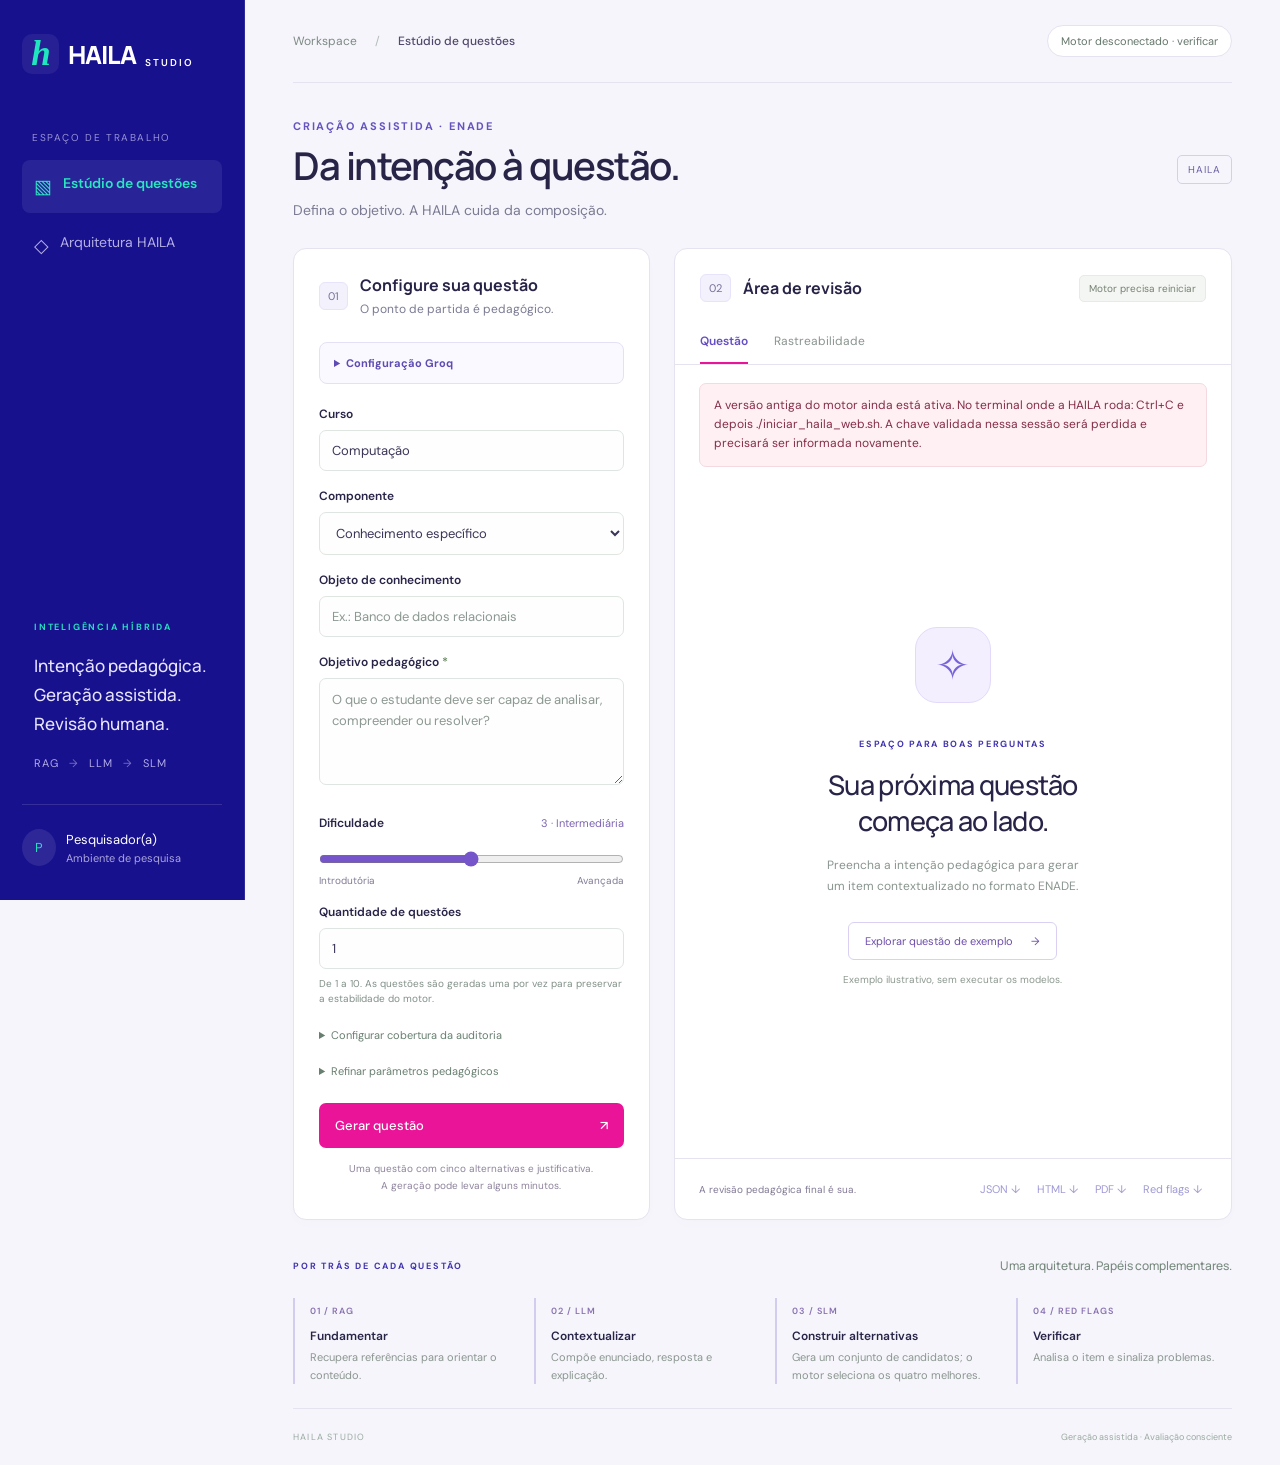
==== frontend/public/studio.html @ e9f644c8 "feat: publish full HAILA hybrid architecture" ====
<!doctype html>
<html lang="pt-BR">
<head><meta charset="utf-8"><meta name="viewport" content="width=device-width, initial-scale=1"><title>HAILA · Estúdio de questões</title><meta name="description" content="Criação e revisão de questões ENADE com HAILA."><link rel="icon" href="favicon.svg" type="image/svg+xml"><link rel="stylesheet" href="style.css?v=20260921-1"><link rel="stylesheet" href="studio-theme.css?v=20260921-1"><link rel="stylesheet" href="states.css?v=20260921-1"><script type="module" src="app/studio.js?v=20260924-17"></script></head>
<body>
<aside class="sidebar"><a class="brand" href="/" aria-label="HAILA início"><span class="brand-mark">h</span> HAILA<span class="brand-small">STUDIO</span></a><div class="workspace-label">ESPAÇO DE TRABALHO</div><nav><a href="#studio" class="nav-item active"><span>▧</span> Estúdio de questões</a><a href="#architecture" class="nav-item"><span>◇</span> Arquitetura HAILA</a></nav><div class="sidebar-note"><span class="eyebrow">INTELIGÊNCIA HÍBRIDA</span><p>Intenção pedagógica.<br>Geração assistida.<br>Revisão humana.</p><div class="mini-flow">RAG <span>→</span> LLM <span>→</span> SLM</div></div><div class="profile"><span class="avatar">P</span><div>Pesquisador(a)<small>Ambiente de pesquisa</small></div></div></aside>
<main id="studio"><header class="topbar"><div>Workspace <span>/</span> <strong>Estúdio de questões</strong></div><button id="connection" class="connection" type="button">Verificando conexão…</button></header>
<section class="intro"><div><div class="eyebrow">CRIAÇÃO ASSISTIDA · ENADE</div><h1>Da intenção à questão.</h1><p>Defina o objetivo. A HAILA cuida da composição.</p></div><span class="outline-tag">HAILA</span></section>
<div class="workspace"><section class="panel configuration"><div class="panel-heading"><span class="section-number">01</span><div><h2>Configure sua questão</h2><p>O ponto de partida é pedagógico.</p></div></div>
<form id="question-form"><details class="groq-settings"><summary>Configuração Groq</summary><p id="groq-status" class="setting-status">Verificando configuração…</p><label for="groq-key">Chave da API Groq</label><input id="groq-key" type="password" autocomplete="off" spellcheck="false" placeholder="gsk_…"><label for="groq-model">Modelo para geração do núcleo</label><select id="groq-model"><option value="openai/gpt-oss-120b">GPT-OSS 120B · recomendado</option><option value="qwen/qwen3.8-27b">Qwen 3.8 27B · experimental</option><option value="openai/gpt-oss-20b">GPT-OSS 20B · mais rápido</option></select><button id="save-groq" type="button" class="secondary">Usar nesta sessão</button><small>A chave não é salva no navegador nem devolvida pela API.</small></details><label for="course">Curso</label><input id="course" name="curso" value="Computação" required maxlength="160"><label for="component">Componente</label><select id="component" name="componente"><option value="ESPECIFICO">Conhecimento específico</option><option value="FORMACAO_GERAL">Formação geral</option></select><label for="subject">Objeto de conhecimento</label><input id="subject" name="objeto_conhecimento" placeholder="Ex.: Banco de dados relacionais" maxlength="300"><label for="objective">Objetivo pedagógico <span class="required">*</span></label><textarea id="objective" name="objetivo_pedagogico" rows="4" placeholder="O que o estudante deve ser capaz de analisar, compreender ou resolver?" required minlength="15" maxlength="5000"></textarea><div class="label-row"><label for="difficulty">Dificuldade</label><output id="difficulty-value" for="difficulty">3 · Intermediária</output></div><input type="range" id="difficulty" name="dificuldade" min="1" max="5" value="3"><div class="range-labels"><span>Introdutória</span><span>Avançada</span></div><label for="quantity">Quantidade de questões</label><input id="quantity" name="quantidade" type="number" min="1" max="10" value="1" required><small class="field-note">De 1 a 10. As questões são geradas uma por vez para preservar a estabilidade do motor.</small><details class="audit-settings"><summary>Configurar cobertura da auditoria</summary><p class="field-note">0% desativa, 50% distribui metade do lote e 100% inclui todas as questões.</p><label for="audit-owner">Professor responsável</label><select id="audit-owner"><option value="100">100%</option><option value="50">50%</option><option value="0">0%</option></select><label for="audit-guest">Professor convidado</label><select id="audit-guest"><option value="0">0%</option><option value="50">50%</option><option value="100">100%</option></select></details>
<details><summary>Refinar parâmetros pedagógicos</summary><label for="competence">Competência</label><input id="competence" name="competencia" maxlength="1000"><label for="skill">Habilidade</label><input id="skill" name="habilidade" maxlength="1000"><label for="constraints">Restrições <small>Uma por linha</small></label><textarea id="constraints" name="restricoes" rows="2" maxlength="2000"></textarea></details>
<button class="primary" id="generate" type="submit">Gerar questão <span>↗</span></button><p class="form-note">Uma questão com cinco alternativas e justificativa.<br>A geração pode levar alguns minutos.</p></form></section>
<section class="panel result-panel"><div class="result-header"><div class="result-title"><span class="section-number">02</span><h2>Área de revisão</h2></div><span class="status-tag" id="result-status">Pronto para começar</span></div><div class="tabs" role="tablist" aria-label="Visualização do resultado"><button type="button" role="tab" aria-selected="true" aria-controls="question-view" id="question-tab">Questão</button><button type="button" role="tab" aria-selected="false" aria-controls="trace-view" id="trace-tab" tabindex="-1">Rastreabilidade</button></div><div id="notice" role="status" hidden></div><div id="batch-results" class="batch-results" aria-label="Questões do lote" hidden></div>
<div id="question-view" role="tabpanel" aria-labelledby="question-tab"><div id="empty" class="empty"><div class="empty-symbol">✧</div><span class="eyebrow">ESPAÇO PARA BOAS PERGUNTAS</span><h3>Sua próxima questão<br>começa ao lado.</h3><p>Preencha a intenção pedagógica para gerar<br>um item contextualizado no formato ENADE.</p><button type="button" id="example" class="secondary">Explorar questão de exemplo <span>→</span></button><small>Exemplo ilustrativo, sem executar os modelos.</small></div><article id="question" hidden></article><section id="review-panel" class="review-panel" hidden><div class="review-heading"><div><span class="eyebrow">AVALIAÇÃO</span><h3>Pareceres sobre a questão</h3></div><div id="audit-assignments" class="audit-assignments"></div></div><div class="review-form"><label for="review-role">Quem está avaliando?</label><select id="review-role"><option value="PROFESSOR_RESPONSAVEL">Professor responsável</option><option value="PROFESSOR_CONVIDADO">Professor convidado</option></select><label for="reviewer-name">Nome</label><input id="reviewer-name" maxlength="160" placeholder="Nome do avaliador"><label for="review-comments">Observação</label><textarea id="review-comments" rows="3" maxlength="5000" placeholder="Justifique brevemente o parecer."></textarea><div class="review-buttons"><button id="reject-question" type="button" class="review-reject">Não usaria</button><button id="approve-question" type="button" class="review-approve">Quero usar esta questão</button></div></div><div id="reviews" class="reviews"></div></section></div>
<div id="trace-view" role="tabpanel" aria-labelledby="trace-tab" hidden><div class="trace-intro"><h3>O percurso da questão</h3><p>As etapas abaixo refletem os eventos retornados pelo motor.</p></div><ol id="events"><li>Nenhuma geração iniciada.</li></ol><div id="flags"></div></div>
<footer class="result-footer"><span id="result-footnote">A revisão pedagógica final é sua.</span><div class="export-actions"><button id="export-json" type="button" class="text-button" disabled>JSON ↓</button><button id="export-html" type="button" class="text-button" disabled>HTML ↓</button><button id="export-pdf" type="button" class="text-button" disabled>PDF ↓</button><button id="export-flags" type="button" class="text-button" disabled>Red flags ↓</button></div></footer></section></div>
<section id="architecture" class="architecture"><div class="architecture-heading"><div class="eyebrow">POR TRÁS DE CADA QUESTÃO</div><h2>Uma arquitetura. Papéis complementares.</h2></div><div class="pipeline"><div><span>01 / RAG</span><h3>Fundamentar</h3><p>Recupera referências para orientar o conteúdo.</p></div><div><span>02 / LLM</span><h3>Contextualizar</h3><p>Compõe enunciado, resposta e explicação.</p></div><div><span>03 / SLM</span><h3>Construir alternativas</h3><p>Gera um conjunto de candidatos; o motor seleciona os quatro melhores.</p></div><div><span>04 / RED FLAGS</span><h3>Verificar</h3><p>Analisa o item e sinaliza problemas.</p></div></div></section><footer class="page-footer">HAILA STUDIO <span>Geração assistida · Avaliação consciente</span></footer></main>
</body></html>
---- frontend/public/style.css ----
@import url('https://fonts.googleapis.com/css2?family=DM+Sans:wght@400;500;600;700&family=Manrope:wght@400;500;600;700;800&display=swap');
.field-note{display:block;margin-top:7px;color:#829088;font-size:10px;line-height:1.5}.batch-results{display:flex;align-items:center;flex-wrap:wrap;gap:7px;margin:14px 24px 0;padding:10px 12px;border:1px solid #ebe7f5;border-radius:10px;background:#faf9fd}.batch-label{margin-right:auto;color:#77708d;font-size:10px;font-weight:600}.batch-item{display:grid;place-items:center;width:30px;height:30px;min-width:30px;border:1px solid #ddd7eb;background:#fff;color:#756d88;border-radius:50%;padding:0;font-size:10px;line-height:1}.batch-item.complete{border-color:#a7d6c6;background:#edf9f5;color:#276b56}.batch-item.failed{border-color:#ebd3c7;background:#fff8f4;color:#9a6249}.batch-item.active{border-color:#7055cb;box-shadow:0 0 0 2px #e5def9;color:#5940ae;font-weight:700}.export-actions{display:flex;flex-wrap:wrap;justify-content:flex-end;gap:7px}.export-actions .text-button{padding:5px}.review-panel{border-top:1px solid var(--line);margin:0 25px 25px;padding-top:22px}.review-heading{display:flex;justify-content:space-between;gap:14px;align-items:flex-start}.review-heading h3{font-size:16px;margin:5px 0 12px}.audit-assignments{display:flex;flex-wrap:wrap;justify-content:flex-end;gap:5px}.audit-badge{font-size:9px;padding:5px 7px;border-radius:12px;background:#edf5ef;color:#33644f}.review-form{background:#f8faf8;border:1px solid var(--line);border-radius:9px;padding:15px}.review-form label{margin-top:10px}.review-buttons{display:flex;justify-content:flex-end;gap:8px;margin-top:14px}.review-buttons button{border-radius:7px;padding:9px 12px;font-size:11px}.review-reject{border:1px solid #e2b8aa;background:#fff;color:#9c4e37}.review-approve{border:1px solid var(--green);background:var(--green);color:#fff}.reviews{margin-top:15px}.review-card{border-left:3px solid #b7c8bd;padding:8px 12px;margin:10px 0;font-size:11px;line-height:1.5}.review-card.approved{border-color:#5f9969}.review-card.rejected{border-color:#b86d54}.review-card strong{display:block}.review-card small{color:var(--muted)}
:root{font-family:'DM Sans',sans-serif;color:#263d35;background:#f5f7f6;font-synthesis:none;--green:#246452;--muted:#728079;--line:#e1e7e3}*{box-sizing:border-box}body{margin:0}button,input,select,textarea{font:inherit}button,a,input,select,textarea,summary{ -webkit-tap-highlight-color:transparent}button{cursor:pointer}button:disabled{cursor:not-allowed;opacity:.5}button:focus-visible,a:focus-visible,summary:focus-visible{outline:3px solid #729b38;outline-offset:4px}input:focus,select:focus,textarea:focus{outline:2px solid #88a997;outline-offset:1px}a{color:inherit;text-decoration:none}[hidden]{display:none!important}.sidebar{position:fixed;inset:0 auto 0 0;width:245px;background:#fff;border-right:1px solid var(--line);padding:34px 22px;display:flex;flex-direction:column}.brand{display:flex;align-items:center;gap:9px;font:800 25px Manrope,sans-serif;letter-spacing:-1px}.brand-mark{background:var(--green);color:#d6f386;width:37px;height:40px;text-align:center;border-radius:10px;font:italic 700 35px Georgia}.brand-small{font:600 10px 'DM Sans',sans-serif;letter-spacing:2px;align-self:flex-end;margin-bottom:5px}.workspace-label{font-size:10px;letter-spacing:1.6px;color:#83918a;margin:57px 10px 16px}.nav-item{font-size:14px;display:flex;gap:11px;padding:14px 12px;margin-bottom:6px;border-radius:8px;color:#64766c}.nav-item.active{background:#ecf4ef;color:#246452;font-weight:600}.nav-item span{font-size:19px}.sidebar-note{margin-top:auto;padding:26px 12px 34px}.eyebrow{font-size:11px;font-weight:700;letter-spacing:1.8px;color:var(--green)}.sidebar-note .eyebrow{font-size:9px}.sidebar-note p{font:500 17px/1.7 Manrope,sans-serif}.mini-flow{font-size:11px;letter-spacing:1px}.mini-flow span{color:#a1afa7;padding:0 6px}.profile{display:flex;gap:10px;align-items:center;border-top:1px solid var(--line);padding-top:24px;font-size:13px}.avatar{background:#ecefe9;padding:10px 13px;border-radius:50%;color:#53624b}.profile small{display:block;font-size:11px;color:var(--muted);margin-top:3px}main{margin-left:245px;padding:0 48px;max-width:1800px}.topbar{height:83px;display:flex;align-items:center;justify-content:space-between;border-bottom:1px solid var(--line);font-size:12px;color:#7d8982}.topbar strong{color:#445a4e;font-weight:500}.topbar span{margin:0 15px;color:#b2bcb6}.connection{background:white;border:1px solid var(--line);padding:8px 13px;border-radius:20px;color:#65776b;font-size:11px}.connection.online{color:#246452;background:#edf6ef}.intro{display:flex;align-items:center;justify-content:space-between;padding:36px 0 29px}h1{font:600 clamp(28px,3vw,39px)/1.2 Manrope,sans-serif;letter-spacing:-1.5px;margin:10px 0}.intro p{font-size:14px;color:var(--muted);margin:12px 0 0}.outline-tag{font-size:10px;letter-spacing:1px;border:1px solid #cbd8ce;padding:7px 10px;border-radius:5px}.workspace{display:grid;grid-template-columns:minmax(300px,.78fr) minmax(380px,1.22fr);gap:24px;align-items:stretch}.panel{border:1px solid var(--line);border-radius:13px;background:white;box-shadow:0 5px 15px #16382803}.configuration{padding:25px}.panel-heading,.result-title{display:flex;align-items:center;gap:12px}.section-number{color:#7b9080;background:#f3f6f2;border:1px solid #e8ede6;border-radius:6px;padding:6px 8px;font-size:11px}h2{font:700 16px Manrope,sans-serif;margin:0}.panel-heading p{font-size:12px;color:var(--muted);margin:5px 0 0}form{margin-top:25px}label{display:block;font-size:12px;font-weight:600;margin:17px 0 8px}input:not([type=range]),select,textarea{width:100%;border:1px solid #dfe6e1;background:#fdfefd;border-radius:7px;padding:11px 12px;color:#304e3e;font-size:13px}textarea{resize:vertical;line-height:1.6}textarea::placeholder,input::placeholder{color:#8c9891}.required{color:#6b8d65}.label-row{display:flex;justify-content:space-between;align-items:center;margin-top:8px}.label-row output{font-size:11px;color:#507449;padding-top:8px}input[type=range]{width:100%;accent-color:var(--green);margin:12px 0 7px}.range-labels{display:flex;justify-content:space-between;font-size:10px;color:#8b958f}details{margin-top:22px}summary{font-size:11px;color:#687f70;cursor:pointer}label small{font-weight:400;float:right}.primary{border:0;border-radius:7px;background:var(--green);color:white;padding:14px 16px;width:100%;margin-top:25px;font-size:13px;font-weight:500;display:flex;justify-content:space-between}.primary:hover{background:#194e3e}.form-note{text-align:center;font-size:10px;color:#8a948e;line-height:1.7;margin:12px 0 0}.result-panel{display:flex;flex-direction:column;min-height:620px}.result-header{display:flex;justify-content:space-between;align-items:center;padding:25px 25px 21px;gap:10px}.status-tag{font-size:10px;padding:6px 9px;background:#f4f6f3;border:1px solid #e6ebe4;border-radius:5px;color:#768271}.tabs{display:flex;gap:26px;padding:0 25px;border-bottom:1px solid var(--line)}.tabs button{border:0;border-bottom:2px solid transparent;background:none;padding:10px 0 13px;color:#8a958e;font-size:12px}.tabs button[aria-selected=true]{color:#2a674c;border-bottom-color:#2a674c;font-weight:600}#question-view{flex:1;display:flex;flex-direction:column}.empty{margin:auto;text-align:center;padding:48px 16px 60px}.empty-symbol{border:1px solid #dce7d9;background:#f3f8ef;color:#6e9554;border-radius:22px;width:76px;height:76px;font-size:42px;line-height:76px;margin:0 auto 28px}.empty .eyebrow{font-size:9px;letter-spacing:1.7px}.empty h3{font:500 27px/1.35 Manrope,sans-serif;letter-spacing:-.7px;margin:15px 0}.empty p{font-size:12px;color:#89958e;line-height:1.8}.secondary{background:white;border:1px solid #d7e2d6;border-radius:6px;font-size:11px;padding:11px 16px;color:#4e7251;margin-top:12px}.secondary span{margin-left:15px}.empty small{display:block;color:#8c988f;font-size:10px;margin-top:13px}.result-footer{padding:18px 24px;border-top:1px solid var(--line);display:flex;justify-content:space-between;align-items:center;gap:15px;font-size:10px;color:#809085}.text-button{border:0;background:none;font-size:11px;color:var(--green)}.architecture{margin-top:37px}.architecture-heading{display:flex;align-items:center;justify-content:space-between}.architecture-heading .eyebrow{font-size:9px}.architecture-heading h2{font-size:12px;font-weight:500;color:#788a7e}.pipeline{display:grid;grid-template-columns:repeat(4,1fr);padding:24px 0;gap:25px}.pipeline>div{border-left:2px solid #d6e2cf;padding-left:15px}.pipeline span{font-size:9px;font-weight:600;letter-spacing:1px;color:#7e9670}.pipeline h3{font-size:12px;font-weight:600;margin:9px 0 5px}.pipeline p{font-size:11px;color:#8b968f;line-height:1.6;margin:0;max-width:190px}.page-footer{border-top:1px solid var(--line);padding:22px 0;display:flex;justify-content:space-between;font-size:9px;letter-spacing:1.2px;color:#9aaa9f}.page-footer span{letter-spacing:0}#notice{margin:18px 24px 0;padding:12px 14px;background:#fff5df;color:#795b20;font-size:12px;line-height:1.6;border-radius:7px}#question{padding:25px}#question .question-meta{font-size:10px;color:#65895a;letter-spacing:1px;margin-bottom:20px}#question .stem{font-size:14px;line-height:1.8;white-space:pre-wrap;margin:0 0 20px}.option{display:flex;gap:12px;align-items:flex-start;padding:12px;border:1px solid var(--line);border-radius:7px;margin:9px 0;font-size:12px;line-height:1.6}.option b{display:inline-grid;place-items:center;flex-shrink:0;width:23px;height:23px;background:#f0f4ef;border-radius:5px;font-size:11px}.option.correct{border-color:#b4cc9c;background:#f5faef}.explanation{margin-top:20px;padding-top:17px;border-top:1px solid var(--line);font-size:12px;line-height:1.7}.explanation p{white-space:pre-wrap}.trace-intro{padding:24px 25px 0}.trace-intro h3{font-size:16px}.trace-intro p{font-size:12px;color:var(--muted)}#events{padding:5px 30px 20px 47px;font-size:12px;line-height:1.7}#events li{padding:7px}#events small{display:block;color:var(--muted)}#flags{margin:0 25px 20px;color:#946238;font-size:12px;line-height:1.7}.busy .primary{animation:pulse 1.5s infinite}@keyframes pulse{50%{opacity:.7}}@media(min-width:1550px){main{padding:0 65px}.workspace{grid-template-columns:430px 1fr}}@media(max-width:1100px){.sidebar{width:200px;padding:30px 15px}main{margin-left:200px;padding:0 25px}.workspace{grid-template-columns:320px minmax(300px,1fr);gap:16px}.configuration{padding:20px}.result-header{padding:20px 18px}.status-tag{max-width:120px}.brand-small{display:none}}@media(max-width:900px){.sidebar{position:static;width:auto;padding:14px 22px;flex-direction:row;align-items:center;justify-content:space-between}.sidebar nav{display:flex}.sidebar .workspace-label,.sidebar-note,.profile{display:none}.sidebar .nav-item{margin:0;font-size:12px;padding:10px}.brand{font-size:22px}.brand-mark{width:30px;height:33px;font-size:29px}main{margin:0;padding:0 24px}.topbar{height:65px}.intro{padding:28px 0}.workspace{grid-template-columns:minmax(285px,.9fr) minmax(310px,1.1fr)}.result-header h2{font-size:14px}.section-number{display:none}}@media(max-width:680px){.sidebar nav .nav-item:last-child{display:none}.topbar>div{font-size:10px}.topbar span{margin:0 6px}main{padding:0 16px}.intro .outline-tag{display:none}.intro h1{font-size:30px}.intro p{font-size:12px}.workspace{grid-template-columns:1fr}.result-panel{min-height:500px}.architecture-heading{display:block}.architecture-heading h2{margin-top:10px}.pipeline{grid-template-columns:1fr 1fr}.page-footer{font-size:8px}.connection{font-size:10px;padding:7px 9px}.configuration{padding:22px}.result-header h2{font-size:16px}label,input:not([type=range]),select,textarea{font-size:14px}.empty{padding:45px 16px}.form-note{font-size:11px}.empty p{font-size:14px}}
---- frontend/public/studio-theme.css ----
:root{--green:#4236b0;--muted:#7a7a93;--line:#e5e3f0;color:#282448;background:#f5f5fb}.sidebar{background:#17118d;color:#fff;border-color:#302999}.brand-mark{background:#ffffff10;color:#20e6bf}.workspace-label{color:#9792d6}.nav-item{color:#b4afe4}.nav-item.active{background:#ffffff13;color:#29e6c0}.sidebar .eyebrow{color:#28dcbe}.profile{border-color:#ffffff20}.profile small{color:#aba5dc}.avatar{background:#ffffff18;color:#26dfbd}.mini-flow{color:#b1abe7}.mini-flow span{color:#7770c0}.sidebar-note p{color:#e7e4ff}.primary{background:#e91497}.primary:hover{background:#cc0a80}.section-number{color:#777097;background:#f3f1fc;border-color:#e8e3fa}.intro .eyebrow{color:#6554c0}.outline-tag{border-color:#d5cef0;color:#6d5fa4}.empty-symbol{color:#7763db;background:#f3efff;border-color:#e3dafb}.secondary{border-color:#d9d0f3;color:#6d4eab}.tabs button[aria-selected=true]{color:#654dc3;border-bottom-color:#e91497}.option.correct{border-color:#a4dacc;background:#f0fbf7}.option.correct b{background:#c7f0e4}.pipeline>div{border-left-color:#d3ccef}.pipeline span{color:#8a72b2}.connection.online{background:#eafaf5;color:#236956}.label-row output{color:#7d64b2}.range-labels{color:#827b95}input[type=range]{accent-color:#7654c9}input:not([type=range]),select,textarea{color:#3b3558}.topbar strong{color:#51476b}.result-footer{color:#827995}.form-note{color:#8e839c}.groq-settings{margin:0 0 22px;padding:13px 14px;border:1px solid #e5e0f5;border-radius:8px;background:#faf9ff}.groq-settings summary{font-weight:700;color:#5f4bb3}.groq-settings .setting-status{font-size:10px;color:#777097;margin:12px 0 0}.groq-settings label{margin-top:12px}.groq-settings .secondary{width:100%;margin-top:12px}.groq-settings>small{display:block;margin-top:10px;color:#837c96;font-size:9px;line-height:1.5}
---- frontend/public/states.css ----
#notice[data-tone="success"] { background:#edf9f4; color:#246451; border:1px solid #d6eee5; }
#notice[data-tone="warning"] { background:#fff5df; color:#795b20; border:1px solid #f4e6c5; }
#notice[data-tone="error"] { background:#fff0f3; color:#842e48; border:1px solid #f5d9e1; }

#notice:has(.notice-action) { display:flex; align-items:center; justify-content:space-between; gap:14px; }
.notice-action { flex:0 0 auto; border:1px solid currentColor; border-radius:7px; background:#fff; color:inherit; padding:9px 13px; font-weight:700; }
.notice-action:hover { filter:brightness(.97); }

.busy #generate { opacity:1; animation:working-pulse 1.5s ease-in-out infinite; }
.button-progress { display:inline-block; animation:working-dot 1s ease-in-out infinite; }
@keyframes working-pulse { 50% { filter:brightness(.92); } }
@keyframes working-dot { 50% { opacity:.25; transform:scale(.72); } }


/* Experiência de geração HAILA */
.generation-loader { position:relative; overflow:hidden; min-height:430px; display:flex; flex-direction:column; align-items:center; justify-content:center; isolation:isolate; }
.generation-loader::before { content:""; position:absolute; width:360px; height:360px; border-radius:50%; background:radial-gradient(circle,rgba(233,20,151,.10),rgba(66,54,176,.045) 44%,transparent 70%); animation:loader-breathe 3.2s ease-in-out infinite; z-index:-1; }
.loader-visual { position:relative; width:112px; height:112px; margin:0 auto 26px; display:grid; place-items:center; }
.loader-core { width:56px; height:56px; display:grid; place-items:center; border-radius:18px; background:linear-gradient(145deg,#5144c7,#3025a1); color:white; font:italic 700 43px/1 Georgia,serif; box-shadow:0 14px 35px rgba(66,54,176,.26); animation:loader-core 2s ease-in-out infinite; }
.loader-orbit { position:absolute; inset:7px; border:1.5px solid rgba(66,54,176,.25); border-radius:50%; animation:loader-spin 3.4s linear infinite; }
.loader-orbit::after { content:""; position:absolute; width:10px; height:10px; top:-5px; left:50%; border-radius:50%; background:#e91497; box-shadow:0 0 16px rgba(233,20,151,.7); }
.orbit-two { inset:19px; border-color:rgba(32,230,191,.35); animation-duration:2.4s; animation-direction:reverse; }
.orbit-two::after { width:7px; height:7px; top:50%; left:auto; right:-4px; background:#20e6bf; box-shadow:0 0 14px rgba(32,230,191,.8); }
.loader-spark { position:absolute; color:#e91497; font-size:13px; animation:loader-spark 1.8s ease-in-out infinite; }
.spark-one { top:3px; right:4px; }
.spark-two { bottom:9px; left:0; color:#20bda1; animation-delay:.7s; }
.loader-eyebrow { color:#6554c0; }
.generation-loader h3 { margin:13px 0 8px; font:600 27px/1.3 Manrope,sans-serif; letter-spacing:-.6px; }
.generation-loader p { max-width:470px; margin:0 auto; color:#77718d; font-size:13px; line-height:1.7; }
.generation-loader small { margin-top:15px; color:#9993a8; }
.loader-progress { display:flex; gap:7px; width:min(310px,70%); margin:25px auto 0; }
.loader-progress span { height:5px; flex:1; border-radius:9px; background:#e9e6f1; overflow:hidden; }
.loader-progress span.active { background:linear-gradient(90deg,#5144c7,#e91497); animation:loader-segment 1.4s ease-in-out infinite alternate; }
@keyframes loader-spin { to { transform:rotate(360deg); } }
@keyframes loader-core { 50% { transform:translateY(-3px) scale(1.04); box-shadow:0 18px 42px rgba(66,54,176,.32); } }
@keyframes loader-spark { 50% { opacity:.25; transform:scale(.55) rotate(25deg); } }
@keyframes loader-breathe { 50% { transform:scale(1.14); opacity:.65; } }
@keyframes loader-segment { to { filter:brightness(1.18); transform:scaleY(1.35); } }
@media (prefers-reduced-motion:reduce) { .loader-core,.loader-orbit,.loader-spark,.generation-loader::before,.loader-progress span.active { animation:none; } }
@media (max-width:680px) { .generation-loader { min-height:380px; padding:36px 18px; } .generation-loader h3 { font-size:23px; } .generation-loader p { font-size:12px; } }
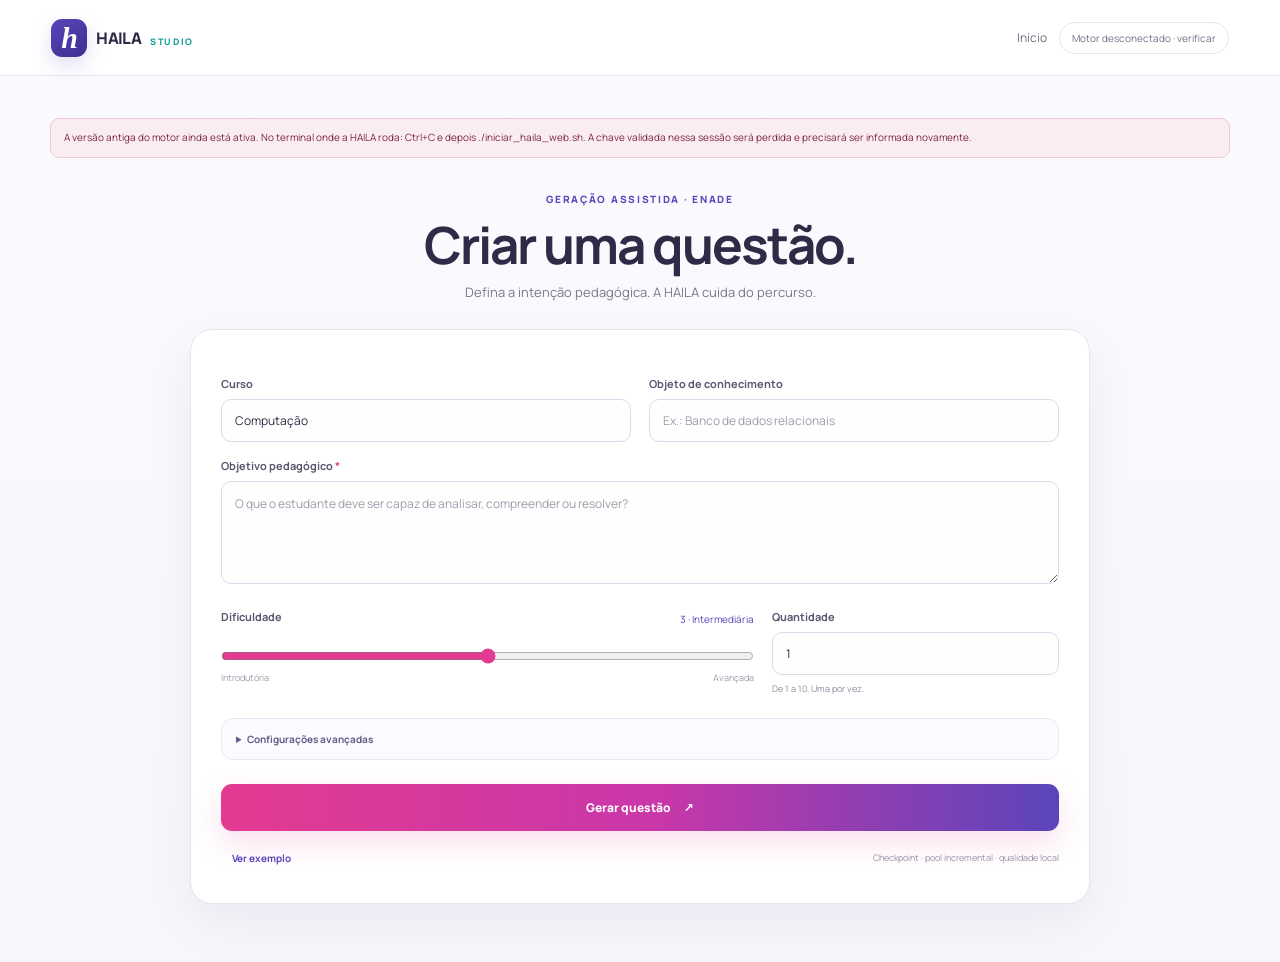
==== commit 4396ef66: "Atualiza HAILA e separa resultados experimentais" ====
--- a/frontend/public/studio.html
+++ b/frontend/public/studio.html
@@ -1,17 +1,203 @@
 <!doctype html>
 <html lang="pt-BR">
-<head><meta charset="utf-8"><meta name="viewport" content="width=device-width, initial-scale=1"><title>HAILA · Estúdio de questões</title><meta name="description" content="Criação e revisão de questões ENADE com HAILA."><link rel="icon" href="favicon.svg" type="image/svg+xml"><link rel="stylesheet" href="style.css?v=20260921-1"><link rel="stylesheet" href="studio-theme.css?v=20260921-1"><link rel="stylesheet" href="states.css?v=20260921-1"><script type="module" src="app/studio.js?v=20260924-17"></script></head>
-<body>
-<aside class="sidebar"><a class="brand" href="/" aria-label="HAILA início"><span class="brand-mark">h</span> HAILA<span class="brand-small">STUDIO</span></a><div class="workspace-label">ESPAÇO DE TRABALHO</div><nav><a href="#studio" class="nav-item active"><span>▧</span> Estúdio de questões</a><a href="#architecture" class="nav-item"><span>◇</span> Arquitetura HAILA</a></nav><div class="sidebar-note"><span class="eyebrow">INTELIGÊNCIA HÍBRIDA</span><p>Intenção pedagógica.<br>Geração assistida.<br>Revisão humana.</p><div class="mini-flow">RAG <span>→</span> LLM <span>→</span> SLM</div></div><div class="profile"><span class="avatar">P</span><div>Pesquisador(a)<small>Ambiente de pesquisa</small></div></div></aside>
-<main id="studio"><header class="topbar"><div>Workspace <span>/</span> <strong>Estúdio de questões</strong></div><button id="connection" class="connection" type="button">Verificando conexão…</button></header>
-<section class="intro"><div><div class="eyebrow">CRIAÇÃO ASSISTIDA · ENADE</div><h1>Da intenção à questão.</h1><p>Defina o objetivo. A HAILA cuida da composição.</p></div><span class="outline-tag">HAILA</span></section>
-<div class="workspace"><section class="panel configuration"><div class="panel-heading"><span class="section-number">01</span><div><h2>Configure sua questão</h2><p>O ponto de partida é pedagógico.</p></div></div>
-<form id="question-form"><details class="groq-settings"><summary>Configuração Groq</summary><p id="groq-status" class="setting-status">Verificando configuração…</p><label for="groq-key">Chave da API Groq</label><input id="groq-key" type="password" autocomplete="off" spellcheck="false" placeholder="gsk_…"><label for="groq-model">Modelo para geração do núcleo</label><select id="groq-model"><option value="openai/gpt-oss-120b">GPT-OSS 120B · recomendado</option><option value="qwen/qwen3.8-27b">Qwen 3.8 27B · experimental</option><option value="openai/gpt-oss-20b">GPT-OSS 20B · mais rápido</option></select><button id="save-groq" type="button" class="secondary">Usar nesta sessão</button><small>A chave não é salva no navegador nem devolvida pela API.</small></details><label for="course">Curso</label><input id="course" name="curso" value="Computação" required maxlength="160"><label for="component">Componente</label><select id="component" name="componente"><option value="ESPECIFICO">Conhecimento específico</option><option value="FORMACAO_GERAL">Formação geral</option></select><label for="subject">Objeto de conhecimento</label><input id="subject" name="objeto_conhecimento" placeholder="Ex.: Banco de dados relacionais" maxlength="300"><label for="objective">Objetivo pedagógico <span class="required">*</span></label><textarea id="objective" name="objetivo_pedagogico" rows="4" placeholder="O que o estudante deve ser capaz de analisar, compreender ou resolver?" required minlength="15" maxlength="5000"></textarea><div class="label-row"><label for="difficulty">Dificuldade</label><output id="difficulty-value" for="difficulty">3 · Intermediária</output></div><input type="range" id="difficulty" name="dificuldade" min="1" max="5" value="3"><div class="range-labels"><span>Introdutória</span><span>Avançada</span></div><label for="quantity">Quantidade de questões</label><input id="quantity" name="quantidade" type="number" min="1" max="10" value="1" required><small class="field-note">De 1 a 10. As questões são geradas uma por vez para preservar a estabilidade do motor.</small><details class="audit-settings"><summary>Configurar cobertura da auditoria</summary><p class="field-note">0% desativa, 50% distribui metade do lote e 100% inclui todas as questões.</p><label for="audit-owner">Professor responsável</label><select id="audit-owner"><option value="100">100%</option><option value="50">50%</option><option value="0">0%</option></select><label for="audit-guest">Professor convidado</label><select id="audit-guest"><option value="0">0%</option><option value="50">50%</option><option value="100">100%</option></select></details>
-<details><summary>Refinar parâmetros pedagógicos</summary><label for="competence">Competência</label><input id="competence" name="competencia" maxlength="1000"><label for="skill">Habilidade</label><input id="skill" name="habilidade" maxlength="1000"><label for="constraints">Restrições <small>Uma por linha</small></label><textarea id="constraints" name="restricoes" rows="2" maxlength="2000"></textarea></details>
-<button class="primary" id="generate" type="submit">Gerar questão <span>↗</span></button><p class="form-note">Uma questão com cinco alternativas e justificativa.<br>A geração pode levar alguns minutos.</p></form></section>
-<section class="panel result-panel"><div class="result-header"><div class="result-title"><span class="section-number">02</span><h2>Área de revisão</h2></div><span class="status-tag" id="result-status">Pronto para começar</span></div><div class="tabs" role="tablist" aria-label="Visualização do resultado"><button type="button" role="tab" aria-selected="true" aria-controls="question-view" id="question-tab">Questão</button><button type="button" role="tab" aria-selected="false" aria-controls="trace-view" id="trace-tab" tabindex="-1">Rastreabilidade</button></div><div id="notice" role="status" hidden></div><div id="batch-results" class="batch-results" aria-label="Questões do lote" hidden></div>
-<div id="question-view" role="tabpanel" aria-labelledby="question-tab"><div id="empty" class="empty"><div class="empty-symbol">✧</div><span class="eyebrow">ESPAÇO PARA BOAS PERGUNTAS</span><h3>Sua próxima questão<br>começa ao lado.</h3><p>Preencha a intenção pedagógica para gerar<br>um item contextualizado no formato ENADE.</p><button type="button" id="example" class="secondary">Explorar questão de exemplo <span>→</span></button><small>Exemplo ilustrativo, sem executar os modelos.</small></div><article id="question" hidden></article><section id="review-panel" class="review-panel" hidden><div class="review-heading"><div><span class="eyebrow">AVALIAÇÃO</span><h3>Pareceres sobre a questão</h3></div><div id="audit-assignments" class="audit-assignments"></div></div><div class="review-form"><label for="review-role">Quem está avaliando?</label><select id="review-role"><option value="PROFESSOR_RESPONSAVEL">Professor responsável</option><option value="PROFESSOR_CONVIDADO">Professor convidado</option></select><label for="reviewer-name">Nome</label><input id="reviewer-name" maxlength="160" placeholder="Nome do avaliador"><label for="review-comments">Observação</label><textarea id="review-comments" rows="3" maxlength="5000" placeholder="Justifique brevemente o parecer."></textarea><div class="review-buttons"><button id="reject-question" type="button" class="review-reject">Não usaria</button><button id="approve-question" type="button" class="review-approve">Quero usar esta questão</button></div></div><div id="reviews" class="reviews"></div></section></div>
-<div id="trace-view" role="tabpanel" aria-labelledby="trace-tab" hidden><div class="trace-intro"><h3>O percurso da questão</h3><p>As etapas abaixo refletem os eventos retornados pelo motor.</p></div><ol id="events"><li>Nenhuma geração iniciada.</li></ol><div id="flags"></div></div>
-<footer class="result-footer"><span id="result-footnote">A revisão pedagógica final é sua.</span><div class="export-actions"><button id="export-json" type="button" class="text-button" disabled>JSON ↓</button><button id="export-html" type="button" class="text-button" disabled>HTML ↓</button><button id="export-pdf" type="button" class="text-button" disabled>PDF ↓</button><button id="export-flags" type="button" class="text-button" disabled>Red flags ↓</button></div></footer></section></div>
-<section id="architecture" class="architecture"><div class="architecture-heading"><div class="eyebrow">POR TRÁS DE CADA QUESTÃO</div><h2>Uma arquitetura. Papéis complementares.</h2></div><div class="pipeline"><div><span>01 / RAG</span><h3>Fundamentar</h3><p>Recupera referências para orientar o conteúdo.</p></div><div><span>02 / LLM</span><h3>Contextualizar</h3><p>Compõe enunciado, resposta e explicação.</p></div><div><span>03 / SLM</span><h3>Construir alternativas</h3><p>Gera um conjunto de candidatos; o motor seleciona os quatro melhores.</p></div><div><span>04 / RED FLAGS</span><h3>Verificar</h3><p>Analisa o item e sinaliza problemas.</p></div></div></section><footer class="page-footer">HAILA STUDIO <span>Geração assistida · Avaliação consciente</span></footer></main>
-</body></html>
+<head>
+  <meta charset="utf-8">
+  <meta name="viewport" content="width=device-width, initial-scale=1">
+  <title>HAILA · Estúdio de questões</title>
+  <meta name="description" content="Geração, revisão e rastreabilidade de questões ENADE com HAILA.">
+  <link rel="icon" href="favicon.svg" type="image/svg+xml">
+  <link rel="stylesheet" href="style.css?v=20261021-front-final-v1">
+  <link rel="stylesheet" href="studio-theme.css?v=20261021-front-final-v1">
+  <link rel="stylesheet" href="states.css?v=20261021-front-final-v1">
+  <script type="module" src="app/studio.js?v=20261021-front-final-v1"></script>
+</head>
+<body class="studio-page" data-studio-mode="create">
+  <header class="studio-topbar">
+    <a class="studio-brand" href="index.html" aria-label="HAILA início">
+      <span class="brand-mark">h</span>
+      <span>HAILA</span>
+      <small>STUDIO</small>
+    </a>
+    <div class="studio-topbar-actions">
+      <a class="home-link" href="index.html">Início</a>
+      <button id="connection" class="connection" type="button">Verificando conexão…</button>
+    </div>
+  </header>
+
+  <main class="studio-main">
+    <div id="notice" role="status" hidden></div>
+    <section id="create-screen" class="studio-screen create-screen" aria-labelledby="create-title">
+      <div class="create-intro">
+        <span class="eyebrow">GERAÇÃO ASSISTIDA · ENADE</span>
+        <h1 id="create-title">Criar uma questão.</h1>
+        <p>Defina a intenção pedagógica. A HAILA cuida do percurso.</p>
+      </div>
+
+      <section class="create-card">
+        <form id="question-form">
+          <div class="form-grid two-columns">
+            <div>
+              <label for="course">Curso</label>
+              <input id="course" name="curso" value="Computação" required maxlength="160">
+            </div>
+            <div>
+              <label for="subject">Objeto de conhecimento</label>
+              <input id="subject" name="objeto_conhecimento" placeholder="Ex.: Banco de dados relacionais" maxlength="300">
+            </div>
+          </div>
+
+          <label for="objective">Objetivo pedagógico <span class="required">*</span></label>
+          <textarea id="objective" name="objetivo_pedagogico" rows="4" placeholder="O que o estudante deve ser capaz de analisar, compreender ou resolver?" required minlength="15" maxlength="5000"></textarea>
+
+          <div class="form-grid compact-grid">
+            <div>
+              <div class="label-row"><label for="difficulty">Dificuldade</label><output id="difficulty-value" for="difficulty">3 · Intermediária</output></div>
+              <input type="range" id="difficulty" name="dificuldade" min="1" max="5" value="3">
+              <div class="range-labels"><span>Introdutória</span><span>Avançada</span></div>
+            </div>
+            <div>
+              <label for="quantity">Quantidade</label>
+              <input id="quantity" name="quantidade" type="number" min="1" max="10" value="1" required>
+              <small class="field-note">De 1 a 10. Uma por vez.</small>
+            </div>
+          </div>
+
+          <details class="advanced-settings">
+            <summary>Configurações avançadas</summary>
+            <div class="advanced-grid">
+              <div class="advanced-block">
+                <label for="component">Componente</label>
+                <select id="component" name="componente">
+                  <option value="ESPECIFICO">Conhecimento específico</option>
+                  <option value="FORMACAO_GERAL">Formação geral</option>
+                </select>
+
+                <label for="competence">Competência</label>
+                <input id="competence" name="competencia" maxlength="1000">
+
+                <label for="skill">Habilidade</label>
+                <input id="skill" name="habilidade" maxlength="1000">
+
+                <label for="constraints">Restrições <small>Uma por linha</small></label>
+                <textarea id="constraints" name="restricoes" rows="2" maxlength="2000"></textarea>
+              </div>
+
+              <div class="advanced-block groq-settings">
+                <div class="advanced-title">Motor remoto</div>
+                <p id="groq-status" class="setting-status">Verificando configuração…</p>
+                <label for="groq-key">Chave da API Groq</label>
+                <input id="groq-key" type="password" autocomplete="off" spellcheck="false" placeholder="gsk_…">
+                <label for="groq-model">Modelo do núcleo</label>
+                <select id="groq-model">
+                  <option value="openai/gpt-oss-120b">GPT-OSS 120B · recomendado</option>
+                  <option value="qwen/qwen3.8-27b">Qwen 3.8 27B · experimental</option>
+                  <option value="openai/gpt-oss-20b">GPT-OSS 20B · mais rápido</option>
+                </select>
+                <button id="save-groq" type="button" class="secondary">Usar nesta sessão</button>
+                <small>A chave não é armazenada no navegador.</small>
+              </div>
+
+              <div class="advanced-block audit-settings">
+                <div class="advanced-title">Cobertura da revisão humana</div>
+                <label for="audit-owner">Professor responsável</label>
+                <select id="audit-owner"><option value="100">100%</option><option value="50">50%</option><option value="0">0%</option></select>
+                <label for="audit-guest">Professor convidado</label>
+                <select id="audit-guest"><option value="0">0%</option><option value="50">50%</option><option value="100">100%</option></select>
+              </div>
+            </div>
+          </details>
+
+          <button class="primary generate-button" id="generate" type="submit">Gerar questão <span>↗</span></button>
+          <div class="create-footer-actions">
+            <button type="button" id="example" class="ghost-button">Ver exemplo</button>
+            <span>Checkpoint · pool incremental · qualidade local</span>
+          </div>
+        </form>
+      </section>
+    </section>
+
+    <section id="result-screen" class="studio-screen result-screen" hidden aria-labelledby="result-heading">
+      <div class="result-shell">
+        <div class="result-toolbar">
+          <div>
+            <span class="eyebrow">HAILA · QUESTÃO</span>
+            <h2 id="result-heading">Geração e revisão</h2>
+          </div>
+          <div class="result-toolbar-actions">
+            <span class="status-tag" id="result-status">Pronto</span>
+            <button id="new-question" class="new-question-button" type="button">+ Nova questão</button>
+          </div>
+        </div>
+
+        <section class="panel result-panel">
+          <div class="tabs" role="tablist" aria-label="Visualização do resultado">
+            <button type="button" role="tab" aria-selected="true" aria-controls="question-view" id="question-tab">Questão</button>
+            <button type="button" role="tab" aria-selected="false" aria-controls="trace-view" id="trace-tab" tabindex="-1">Rastreabilidade</button>
+          </div>
+
+          <div id="batch-results" class="batch-results" aria-label="Questões do lote" hidden></div>
+
+          <div id="question-view" role="tabpanel" aria-labelledby="question-tab">
+            <div id="empty" class="empty">
+              <div class="empty-symbol">✧</div>
+              <span class="eyebrow">PREPARANDO</span>
+              <h3>A HAILA está pronta.</h3>
+              <p>A geração aparecerá aqui.</p>
+            </div>
+
+            <article id="question" class="question-card" hidden></article>
+            <div id="quality-summary" class="quality-summary" hidden></div>
+
+            <section id="review-panel" class="review-panel" hidden>
+              <div class="review-heading">
+                <div><span class="eyebrow">REVISÃO HUMANA</span><h3>Decisão sobre a questão</h3></div>
+                <div id="audit-assignments" class="audit-assignments"></div>
+              </div>
+
+              <section class="ai-review-panel" aria-labelledby="jury-title">
+                <div class="ai-review-top">
+                  <div><span class="eyebrow">APOIO OPCIONAL</span><h4 id="jury-title">Avaliação automática complementar</h4></div>
+                  <button id="run-jury" type="button" class="secondary jury-button">Avaliar com IA</button>
+                </div>
+                <div id="jury-status" class="jury-status">Não solicitada</div>
+                <div id="jury-results" class="jury-results"></div>
+              </section>
+
+              <div class="review-form">
+                <div class="review-form-grid">
+                  <div><label for="review-role">Avaliador</label><select id="review-role"><option value="PROFESSOR_RESPONSAVEL">Professor responsável</option><option value="PROFESSOR_CONVIDADO">Professor convidado</option></select></div>
+                  <div><label for="reviewer-name">Nome</label><input id="reviewer-name" maxlength="160" placeholder="Nome do avaliador"></div>
+                </div>
+                <label for="review-comments">Observação</label>
+                <textarea id="review-comments" rows="2" maxlength="5000" placeholder="Opcional"></textarea>
+                <div class="review-buttons"><button id="reject-question" type="button" class="review-reject">Não usaria</button><button id="approve-question" type="button" class="review-approve">Usaria</button></div>
+              </div>
+              <div id="reviews" class="reviews"></div>
+            </section>
+          </div>
+
+          <div id="trace-view" role="tabpanel" aria-labelledby="trace-tab" hidden>
+            <div class="trace-intro"><span class="eyebrow">RASTREABILIDADE</span><h3>Qualidade e percurso</h3><p>Resumo visual aqui; detalhes completos nos relatórios.</p></div>
+            <div id="quality-trace" class="quality-trace" aria-live="polite"></div>
+            <details class="technical-trace"><summary>Percurso técnico</summary><ol id="events"><li>Nenhuma geração iniciada.</li></ol></details>
+            <div id="flags"></div>
+          </div>
+
+          <footer class="result-footer">
+            <span id="result-footnote">A decisão final é do professor.</span>
+            <div class="export-actions" aria-label="Exportar relatório">
+              <span class="export-label">Relatório</span>
+              <button id="export-pdf" type="button" class="report-button" disabled>PDF</button>
+              <button id="export-json" type="button" class="report-button" disabled>JSON</button>
+              <button id="export-csv" type="button" class="report-button" disabled>CSV</button>
+              <button id="export-md" type="button" class="report-button" disabled>MD</button>
+              <button id="export-html" type="button" hidden disabled>HTML</button>
+              <button id="export-flags" type="button" hidden disabled>Red Flags</button>
+            </div>
+          </footer>
+        </section>
+      </div>
+    </section>
+  </main>
+</body>
+</html>
--- a/frontend/public/style.css
+++ b/frontend/public/style.css
@@ -1,3 +1,140 @@
-@import url('https://fonts.googleapis.com/css2?family=DM+Sans:wght@400;500;600;700&family=Manrope:wght@400;500;600;700;800&display=swap');
-.field-note{display:block;margin-top:7px;color:#829088;font-size:10px;line-height:1.5}.batch-results{display:flex;align-items:center;flex-wrap:wrap;gap:7px;margin:14px 24px 0;padding:10px 12px;border:1px solid #ebe7f5;border-radius:10px;background:#faf9fd}.batch-label{margin-right:auto;color:#77708d;font-size:10px;font-weight:600}.batch-item{display:grid;place-items:center;width:30px;height:30px;min-width:30px;border:1px solid #ddd7eb;background:#fff;color:#756d88;border-radius:50%;padding:0;font-size:10px;line-height:1}.batch-item.complete{border-color:#a7d6c6;background:#edf9f5;color:#276b56}.batch-item.failed{border-color:#ebd3c7;background:#fff8f4;color:#9a6249}.batch-item.active{border-color:#7055cb;box-shadow:0 0 0 2px #e5def9;color:#5940ae;font-weight:700}.export-actions{display:flex;flex-wrap:wrap;justify-content:flex-end;gap:7px}.export-actions .text-button{padding:5px}.review-panel{border-top:1px solid var(--line);margin:0 25px 25px;padding-top:22px}.review-heading{display:flex;justify-content:space-between;gap:14px;align-items:flex-start}.review-heading h3{font-size:16px;margin:5px 0 12px}.audit-assignments{display:flex;flex-wrap:wrap;justify-content:flex-end;gap:5px}.audit-badge{font-size:9px;padding:5px 7px;border-radius:12px;background:#edf5ef;color:#33644f}.review-form{background:#f8faf8;border:1px solid var(--line);border-radius:9px;padding:15px}.review-form label{margin-top:10px}.review-buttons{display:flex;justify-content:flex-end;gap:8px;margin-top:14px}.review-buttons button{border-radius:7px;padding:9px 12px;font-size:11px}.review-reject{border:1px solid #e2b8aa;background:#fff;color:#9c4e37}.review-approve{border:1px solid var(--green);background:var(--green);color:#fff}.reviews{margin-top:15px}.review-card{border-left:3px solid #b7c8bd;padding:8px 12px;margin:10px 0;font-size:11px;line-height:1.5}.review-card.approved{border-color:#5f9969}.review-card.rejected{border-color:#b86d54}.review-card strong{display:block}.review-card small{color:var(--muted)}
-:root{font-family:'DM Sans',sans-serif;color:#263d35;background:#f5f7f6;font-synthesis:none;--green:#246452;--muted:#728079;--line:#e1e7e3}*{box-sizing:border-box}body{margin:0}button,input,select,textarea{font:inherit}button,a,input,select,textarea,summary{ -webkit-tap-highlight-color:transparent}button{cursor:pointer}button:disabled{cursor:not-allowed;opacity:.5}button:focus-visible,a:focus-visible,summary:focus-visible{outline:3px solid #729b38;outline-offset:4px}input:focus,select:focus,textarea:focus{outline:2px solid #88a997;outline-offset:1px}a{color:inherit;text-decoration:none}[hidden]{display:none!important}.sidebar{position:fixed;inset:0 auto 0 0;width:245px;background:#fff;border-right:1px solid var(--line);padding:34px 22px;display:flex;flex-direction:column}.brand{display:flex;align-items:center;gap:9px;font:800 25px Manrope,sans-serif;letter-spacing:-1px}.brand-mark{background:var(--green);color:#d6f386;width:37px;height:40px;text-align:center;border-radius:10px;font:italic 700 35px Georgia}.brand-small{font:600 10px 'DM Sans',sans-serif;letter-spacing:2px;align-self:flex-end;margin-bottom:5px}.workspace-label{font-size:10px;letter-spacing:1.6px;color:#83918a;margin:57px 10px 16px}.nav-item{font-size:14px;display:flex;gap:11px;padding:14px 12px;margin-bottom:6px;border-radius:8px;color:#64766c}.nav-item.active{background:#ecf4ef;color:#246452;font-weight:600}.nav-item span{font-size:19px}.sidebar-note{margin-top:auto;padding:26px 12px 34px}.eyebrow{font-size:11px;font-weight:700;letter-spacing:1.8px;color:var(--green)}.sidebar-note .eyebrow{font-size:9px}.sidebar-note p{font:500 17px/1.7 Manrope,sans-serif}.mini-flow{font-size:11px;letter-spacing:1px}.mini-flow span{color:#a1afa7;padding:0 6px}.profile{display:flex;gap:10px;align-items:center;border-top:1px solid var(--line);padding-top:24px;font-size:13px}.avatar{background:#ecefe9;padding:10px 13px;border-radius:50%;color:#53624b}.profile small{display:block;font-size:11px;color:var(--muted);margin-top:3px}main{margin-left:245px;padding:0 48px;max-width:1800px}.topbar{height:83px;display:flex;align-items:center;justify-content:space-between;border-bottom:1px solid var(--line);font-size:12px;color:#7d8982}.topbar strong{color:#445a4e;font-weight:500}.topbar span{margin:0 15px;color:#b2bcb6}.connection{background:white;border:1px solid var(--line);padding:8px 13px;border-radius:20px;color:#65776b;font-size:11px}.connection.online{color:#246452;background:#edf6ef}.intro{display:flex;align-items:center;justify-content:space-between;padding:36px 0 29px}h1{font:600 clamp(28px,3vw,39px)/1.2 Manrope,sans-serif;letter-spacing:-1.5px;margin:10px 0}.intro p{font-size:14px;color:var(--muted);margin:12px 0 0}.outline-tag{font-size:10px;letter-spacing:1px;border:1px solid #cbd8ce;padding:7px 10px;border-radius:5px}.workspace{display:grid;grid-template-columns:minmax(300px,.78fr) minmax(380px,1.22fr);gap:24px;align-items:stretch}.panel{border:1px solid var(--line);border-radius:13px;background:white;box-shadow:0 5px 15px #16382803}.configuration{padding:25px}.panel-heading,.result-title{display:flex;align-items:center;gap:12px}.section-number{color:#7b9080;background:#f3f6f2;border:1px solid #e8ede6;border-radius:6px;padding:6px 8px;font-size:11px}h2{font:700 16px Manrope,sans-serif;margin:0}.panel-heading p{font-size:12px;color:var(--muted);margin:5px 0 0}form{margin-top:25px}label{display:block;font-size:12px;font-weight:600;margin:17px 0 8px}input:not([type=range]),select,textarea{width:100%;border:1px solid #dfe6e1;background:#fdfefd;border-radius:7px;padding:11px 12px;color:#304e3e;font-size:13px}textarea{resize:vertical;line-height:1.6}textarea::placeholder,input::placeholder{color:#8c9891}.required{color:#6b8d65}.label-row{display:flex;justify-content:space-between;align-items:center;margin-top:8px}.label-row output{font-size:11px;color:#507449;padding-top:8px}input[type=range]{width:100%;accent-color:var(--green);margin:12px 0 7px}.range-labels{display:flex;justify-content:space-between;font-size:10px;color:#8b958f}details{margin-top:22px}summary{font-size:11px;color:#687f70;cursor:pointer}label small{font-weight:400;float:right}.primary{border:0;border-radius:7px;background:var(--green);color:white;padding:14px 16px;width:100%;margin-top:25px;font-size:13px;font-weight:500;display:flex;justify-content:space-between}.primary:hover{background:#194e3e}.form-note{text-align:center;font-size:10px;color:#8a948e;line-height:1.7;margin:12px 0 0}.result-panel{display:flex;flex-direction:column;min-height:620px}.result-header{display:flex;justify-content:space-between;align-items:center;padding:25px 25px 21px;gap:10px}.status-tag{font-size:10px;padding:6px 9px;background:#f4f6f3;border:1px solid #e6ebe4;border-radius:5px;color:#768271}.tabs{display:flex;gap:26px;padding:0 25px;border-bottom:1px solid var(--line)}.tabs button{border:0;border-bottom:2px solid transparent;background:none;padding:10px 0 13px;color:#8a958e;font-size:12px}.tabs button[aria-selected=true]{color:#2a674c;border-bottom-color:#2a674c;font-weight:600}#question-view{flex:1;display:flex;flex-direction:column}.empty{margin:auto;text-align:center;padding:48px 16px 60px}.empty-symbol{border:1px solid #dce7d9;background:#f3f8ef;color:#6e9554;border-radius:22px;width:76px;height:76px;font-size:42px;line-height:76px;margin:0 auto 28px}.empty .eyebrow{font-size:9px;letter-spacing:1.7px}.empty h3{font:500 27px/1.35 Manrope,sans-serif;letter-spacing:-.7px;margin:15px 0}.empty p{font-size:12px;color:#89958e;line-height:1.8}.secondary{background:white;border:1px solid #d7e2d6;border-radius:6px;font-size:11px;padding:11px 16px;color:#4e7251;margin-top:12px}.secondary span{margin-left:15px}.empty small{display:block;color:#8c988f;font-size:10px;margin-top:13px}.result-footer{padding:18px 24px;border-top:1px solid var(--line);display:flex;justify-content:space-between;align-items:center;gap:15px;font-size:10px;color:#809085}.text-button{border:0;background:none;font-size:11px;color:var(--green)}.architecture{margin-top:37px}.architecture-heading{display:flex;align-items:center;justify-content:space-between}.architecture-heading .eyebrow{font-size:9px}.architecture-heading h2{font-size:12px;font-weight:500;color:#788a7e}.pipeline{display:grid;grid-template-columns:repeat(4,1fr);padding:24px 0;gap:25px}.pipeline>div{border-left:2px solid #d6e2cf;padding-left:15px}.pipeline span{font-size:9px;font-weight:600;letter-spacing:1px;color:#7e9670}.pipeline h3{font-size:12px;font-weight:600;margin:9px 0 5px}.pipeline p{font-size:11px;color:#8b968f;line-height:1.6;margin:0;max-width:190px}.page-footer{border-top:1px solid var(--line);padding:22px 0;display:flex;justify-content:space-between;font-size:9px;letter-spacing:1.2px;color:#9aaa9f}.page-footer span{letter-spacing:0}#notice{margin:18px 24px 0;padding:12px 14px;background:#fff5df;color:#795b20;font-size:12px;line-height:1.6;border-radius:7px}#question{padding:25px}#question .question-meta{font-size:10px;color:#65895a;letter-spacing:1px;margin-bottom:20px}#question .stem{font-size:14px;line-height:1.8;white-space:pre-wrap;margin:0 0 20px}.option{display:flex;gap:12px;align-items:flex-start;padding:12px;border:1px solid var(--line);border-radius:7px;margin:9px 0;font-size:12px;line-height:1.6}.option b{display:inline-grid;place-items:center;flex-shrink:0;width:23px;height:23px;background:#f0f4ef;border-radius:5px;font-size:11px}.option.correct{border-color:#b4cc9c;background:#f5faef}.explanation{margin-top:20px;padding-top:17px;border-top:1px solid var(--line);font-size:12px;line-height:1.7}.explanation p{white-space:pre-wrap}.trace-intro{padding:24px 25px 0}.trace-intro h3{font-size:16px}.trace-intro p{font-size:12px;color:var(--muted)}#events{padding:5px 30px 20px 47px;font-size:12px;line-height:1.7}#events li{padding:7px}#events small{display:block;color:var(--muted)}#flags{margin:0 25px 20px;color:#946238;font-size:12px;line-height:1.7}.busy .primary{animation:pulse 1.5s infinite}@keyframes pulse{50%{opacity:.7}}@media(min-width:1550px){main{padding:0 65px}.workspace{grid-template-columns:430px 1fr}}@media(max-width:1100px){.sidebar{width:200px;padding:30px 15px}main{margin-left:200px;padding:0 25px}.workspace{grid-template-columns:320px minmax(300px,1fr);gap:16px}.configuration{padding:20px}.result-header{padding:20px 18px}.status-tag{max-width:120px}.brand-small{display:none}}@media(max-width:900px){.sidebar{position:static;width:auto;padding:14px 22px;flex-direction:row;align-items:center;justify-content:space-between}.sidebar nav{display:flex}.sidebar .workspace-label,.sidebar-note,.profile{display:none}.sidebar .nav-item{margin:0;font-size:12px;padding:10px}.brand{font-size:22px}.brand-mark{width:30px;height:33px;font-size:29px}main{margin:0;padding:0 24px}.topbar{height:65px}.intro{padding:28px 0}.workspace{grid-template-columns:minmax(285px,.9fr) minmax(310px,1.1fr)}.result-header h2{font-size:14px}.section-number{display:none}}@media(max-width:680px){.sidebar nav .nav-item:last-child{display:none}.topbar>div{font-size:10px}.topbar span{margin:0 6px}main{padding:0 16px}.intro .outline-tag{display:none}.intro h1{font-size:30px}.intro p{font-size:12px}.workspace{grid-template-columns:1fr}.result-panel{min-height:500px}.architecture-heading{display:block}.architecture-heading h2{margin-top:10px}.pipeline{grid-template-columns:1fr 1fr}.page-footer{font-size:8px}.connection{font-size:10px;padding:7px 9px}.configuration{padding:22px}.result-header h2{font-size:16px}label,input:not([type=range]),select,textarea{font-size:14px}.empty{padding:45px 16px}.form-note{font-size:11px}.empty p{font-size:14px}}
+@import url('https://fonts.googleapis.com/css2?family=JetBrains+Mono:wght@400;500;600&family=Manrope:wght@400;500;600;700;800&display=swap');
+
+:root{
+  font-family:'Manrope',system-ui,-apple-system,BlinkMacSystemFont,'Segoe UI',sans-serif;
+  color:#2f2a46;
+  background:#f8f7fb;
+  font-synthesis:none;
+  --pink:#e33b91;
+  --pink-soft:#fff0f7;
+  --purple:#5a45ba;
+  --purple-dark:#3e2e8f;
+  --purple-soft:#f2effc;
+  --teal:#159f95;
+  --teal-dark:#0d756f;
+  --teal-soft:#eaf8f6;
+  --redflag:#7c263c;
+  --redflag-soft:#faedf1;
+  --ink:#2f2a46;
+  --muted:#7d768f;
+  --line:#e7e3ef;
+  --panel:#fff;
+  --shadow:0 18px 48px rgba(55,42,107,.07);
+  --mono:'JetBrains Mono','SFMono-Regular',Consolas,monospace;
+}
+
+*{box-sizing:border-box}
+html{scroll-behavior:smooth}
+body{margin:0;min-height:100vh;background:linear-gradient(180deg,#fbfafe 0%,#f7f7fb 100%);color:var(--ink)}
+button,input,select,textarea{font:inherit}
+button{cursor:pointer}
+button:disabled{cursor:not-allowed;opacity:.45}
+a{color:inherit;text-decoration:none}
+[hidden]{display:none!important}
+button:focus-visible,a:focus-visible,summary:focus-visible{outline:3px solid rgba(90,69,186,.24);outline-offset:3px}
+input:focus,select:focus,textarea:focus{outline:2px solid rgba(90,69,186,.32);outline-offset:1px;border-color:#a79ae0}
+
+.studio-topbar{height:76px;padding:0 clamp(20px,4vw,58px);display:flex;align-items:center;justify-content:space-between;border-bottom:1px solid var(--line);background:rgba(255,255,255,.92);backdrop-filter:blur(14px);position:sticky;top:0;z-index:40}
+.studio-brand{display:flex;align-items:center;gap:9px;font-weight:800;letter-spacing:-.6px}
+.studio-brand .brand-mark{display:grid;place-items:center;width:36px;height:38px;border-radius:11px;background:linear-gradient(145deg,var(--purple),var(--purple-dark));color:white;font:italic 700 30px/1 Georgia,serif;box-shadow:0 8px 20px rgba(90,69,186,.18)}
+.studio-brand small{font-size:9px;letter-spacing:1.6px;color:var(--teal);align-self:flex-end;margin-bottom:9px}
+.studio-topbar-actions{display:flex;align-items:center;gap:12px}
+.home-link{font-size:12px;color:#6f6881}.home-link:hover{color:var(--purple)}
+.connection{border:1px solid var(--line);background:#fff;border-radius:999px;padding:8px 12px;font-size:10px;color:#756e86}
+.connection.online{background:var(--teal-soft);border-color:#cbeae6;color:var(--teal-dark)}
+
+.studio-main{width:min(1380px,calc(100% - 40px));margin:0 auto;padding:42px 0 58px}
+.studio-screen{min-height:calc(100vh - 176px)}
+.create-screen{display:flex;flex-direction:column;align-items:center;justify-content:flex-start}
+.create-intro{text-align:center;margin:12px auto 28px;max-width:720px}
+.eyebrow{font-size:10px;font-weight:800;letter-spacing:1.7px;color:var(--purple)}
+.create-intro h1{font-size:clamp(34px,4vw,52px);line-height:1.05;letter-spacing:-2px;margin:10px 0 12px}
+.create-intro p{margin:0;color:var(--muted);font-size:13px}
+.create-card{width:min(900px,100%);background:var(--panel);border:1px solid var(--line);border-radius:22px;padding:30px;box-shadow:var(--shadow)}
+form{margin:0}
+.form-grid{display:grid;gap:18px}
+.two-columns{grid-template-columns:1fr 1fr}
+.compact-grid{grid-template-columns:1.3fr .7fr;margin-top:4px;align-items:start}
+label{display:block;font-size:11px;font-weight:700;color:#5d5671;margin:16px 0 8px}
+label small{float:right;font-weight:500;color:#9a94a6}
+input:not([type=range]),select,textarea{width:100%;border:1px solid #ded9ea;background:#fefeff;border-radius:10px;padding:12px 13px;color:var(--ink);font-size:12px}
+textarea{resize:vertical;line-height:1.6}
+textarea::placeholder,input::placeholder{color:#a19baa}
+.required{color:var(--pink)}
+.label-row{display:flex;justify-content:space-between;align-items:center}
+.label-row output{font-size:10px;color:var(--purple);padding-top:13px}
+input[type=range]{width:100%;accent-color:var(--pink);margin:16px 0 7px}
+.range-labels{display:flex;justify-content:space-between;font-size:9px;color:#a19aaa}
+.field-note{display:block;margin-top:7px;color:#918a9d;font-size:9px;line-height:1.5}
+.advanced-settings{margin-top:22px;border:1px solid #ebe7f4;border-radius:12px;background:#fbfaff;padding:0 14px}
+.advanced-settings>summary{padding:13px 0;font-size:10px;font-weight:700;color:#665b84;cursor:pointer}
+.advanced-grid{display:grid;grid-template-columns:1fr 1fr 1fr;gap:16px;padding:0 0 16px}
+.advanced-block{border:1px solid #ede9f5;border-radius:10px;background:#fff;padding:12px}
+.advanced-title{font-size:9px;font-weight:800;letter-spacing:.8px;color:var(--purple);text-transform:uppercase}
+.setting-status{font-size:10px;color:#81798f;margin:7px 0}
+.advanced-block>small{display:block;font-size:8px;color:#9c96a7;margin-top:7px}
+.secondary,.ghost-button{border:1px solid #ddd7ed;background:#fff;color:var(--purple);border-radius:9px;padding:10px 13px;font-size:10px;font-weight:700}
+.secondary:hover,.ghost-button:hover{background:var(--purple-soft)}
+.primary{border:0;border-radius:11px;background:linear-gradient(90deg,var(--pink),#c937a9 52%,var(--purple));color:white;padding:15px 18px;font-size:12px;font-weight:800;box-shadow:0 12px 30px rgba(227,59,145,.16)}
+.generate-button{width:100%;margin-top:24px;display:flex;align-items:center;justify-content:center;gap:12px}
+.create-footer-actions{display:flex;justify-content:space-between;align-items:center;gap:16px;margin-top:12px;color:#9992a6;font-size:9px}
+.ghost-button{padding:7px 10px;background:transparent;border-color:transparent}
+
+.result-screen{width:100%}
+.result-shell{width:min(1180px,100%);margin:0 auto}
+.result-toolbar{display:flex;align-items:flex-end;justify-content:space-between;gap:20px;margin:0 0 18px}
+.result-toolbar h2{font-size:24px;letter-spacing:-.8px;margin:5px 0 0}
+.result-toolbar-actions{display:flex;align-items:center;gap:10px}
+.status-tag{font-size:9px;padding:7px 9px;border-radius:999px;background:var(--purple-soft);color:var(--purple);border:1px solid #e0daf6}
+.new-question-button{border:1px solid #ddd7ec;background:#fff;color:var(--purple);padding:9px 12px;border-radius:9px;font-size:10px;font-weight:800}
+.new-question-button:hover{background:var(--purple-soft)}
+.panel{background:#fff;border:1px solid var(--line);border-radius:18px;box-shadow:var(--shadow)}
+.result-panel{overflow:hidden;min-height:640px;display:flex;flex-direction:column}
+.tabs{display:flex;gap:26px;padding:0 28px;border-bottom:1px solid var(--line)}
+.tabs button{border:0;border-bottom:2px solid transparent;background:none;padding:16px 0 13px;color:#8b8497;font-size:11px;font-weight:600}
+.tabs button[aria-selected=true]{color:var(--purple);border-bottom-color:var(--purple);font-weight:800}
+#notice{width:min(1180px,100%);margin:0 auto 16px;padding:11px 13px;border-radius:9px;font-size:10px;line-height:1.55}
+#question-view{flex:1;display:flex;flex-direction:column}
+.empty{margin:auto;text-align:center;padding:54px 18px}
+.empty-symbol{width:70px;height:70px;display:grid;place-items:center;border-radius:22px;background:var(--purple-soft);color:var(--purple);font-size:34px;margin:0 auto 24px;border:1px solid #e2dcf6}
+.empty h3{font-size:25px;letter-spacing:-.7px;margin:12px 0 7px}
+.empty p{font-size:11px;color:var(--muted);margin:0}
+.question-card{padding:34px clamp(24px,5vw,62px) 20px;max-width:980px;width:100%;margin:0 auto}
+.question-meta{font-size:9px;color:var(--teal-dark);font-weight:800;letter-spacing:1.3px;margin-bottom:20px}
+.rich-stem{font-size:15px;line-height:1.75;color:#312d42;margin:0 0 23px}
+.rich-stem p{margin:0 0 14px}
+.technical-block{margin:14px 0 18px;padding:15px 17px;border-left:3px solid var(--teal);border-radius:8px;background:#f7fbfb;overflow:auto;color:#274743;font:500 12px/1.7 var(--mono);white-space:pre-wrap}
+.technical-inline{font:500 .92em/1.5 var(--mono);background:#f4f2f9;border:1px solid #e8e3f2;border-radius:5px;padding:1px 4px;color:#4b4080}
+.option{display:flex;gap:12px;align-items:flex-start;padding:13px 14px;border:1px solid #e6e2ed;border-radius:11px;margin:9px 0;font-size:12px;line-height:1.65;background:#fff}
+.option b{display:grid;place-items:center;flex:0 0 26px;width:26px;height:26px;border-radius:7px;background:#f3f0fa;color:var(--purple);font-size:10px}
+.option.correct{border-color:#bae0da;background:#f1faf8}.option.correct b{background:var(--teal);color:#fff}
+.option.technical-answer span{font-family:var(--mono);font-size:11px}
+.explanation{margin-top:23px;padding-top:19px;border-top:1px solid var(--line);font-size:11px;line-height:1.7;color:#5f596b}
+.explanation strong{color:var(--teal-dark)}
+.explanation p{white-space:pre-wrap;margin:8px 0 0}
+
+.quality-summary{max-width:980px;width:calc(100% - 48px);margin:4px auto 22px;padding:10px 12px;border:1px solid #ebe7f4;border-radius:12px;background:#fbfaff;display:flex;align-items:center;justify-content:space-between;gap:12px}
+.quality-summary-title{font-size:9px;font-weight:800;color:#71698a;white-space:nowrap}
+.quality-summary-items{display:flex;justify-content:flex-end;flex-wrap:wrap;gap:6px}
+.quality-summary-pill{border:0;border-radius:999px;background:#f1eef8;color:#6a6184;padding:6px 9px;font-size:9px;font-weight:700}
+.quality-summary-pill.flag{background:var(--redflag-soft);color:var(--redflag)}
+.quality-summary-pill.flag.warning{background:var(--redflag);color:#fff}
+.quality-summary-pill.ok{background:var(--teal-soft);color:var(--teal-dark)}
+.quality-summary-pill.muted{background:#f5f3f8;color:#857d92}
+
+.review-panel{max-width:980px;width:calc(100% - 48px);margin:0 auto 28px;padding-top:20px;border-top:1px solid var(--line)}
+.review-heading{display:flex;justify-content:space-between;align-items:flex-start;gap:16px}
+.review-heading h3{font-size:15px;margin:5px 0 12px}
+.audit-assignments{display:flex;flex-wrap:wrap;gap:5px;justify-content:flex-end}.audit-badge{font-size:8px;padding:5px 7px;border-radius:999px;background:var(--teal-soft);color:var(--teal-dark)}
+.ai-review-panel{border:1px solid #e8e3f3;border-radius:12px;background:#fcfbff;padding:13px 14px;margin-bottom:12px}
+.ai-review-top{display:flex;justify-content:space-between;align-items:center;gap:16px}.ai-review-top h4{font-size:12px;margin:4px 0}.jury-button{margin:0}.jury-status{font-size:9px;color:#847c92;margin-top:8px}.jury-results{margin-top:7px;font-size:10px}
+.review-form{background:#fbfbfd;border:1px solid #e8e4f0;border-radius:12px;padding:14px}.review-form-grid{display:grid;grid-template-columns:1fr 1fr;gap:10px}.review-form-grid label{margin-top:0}.review-buttons{display:flex;justify-content:flex-end;gap:8px;margin-top:12px}.review-buttons button{border-radius:9px;padding:9px 12px;font-size:10px;font-weight:800}.review-reject{border:1px solid #d8b4bd;background:#fff;color:var(--redflag)}.review-approve{border:1px solid var(--teal);background:var(--teal);color:#fff}.reviews{margin-top:12px}.review-card{border-left:3px solid #d4cedf;padding:8px 11px;margin:8px 0;font-size:10px}.review-card.approved{border-color:var(--teal)}.review-card.rejected{border-color:var(--redflag)}
+
+.trace-intro{padding:28px 30px 4px}.trace-intro h3{font-size:17px;margin:5px 0}.trace-intro p{font-size:10px;color:var(--muted);margin:0}
+.quality-trace{margin:12px 30px 18px}.quality-trace-heading{display:flex;justify-content:space-between;gap:14px;align-items:center}.quality-trace-heading h4{font-size:13px;margin:4px 0}.quality-final-badge{font-size:9px;font-weight:800;padding:6px 9px;border-radius:999px;background:var(--teal-soft);color:var(--teal-dark)}.quality-final-badge.warning{background:var(--redflag);color:#fff}.quality-chips{display:flex;flex-wrap:wrap;gap:6px;margin:12px 0}.quality-chip{font-size:9px;padding:6px 8px;border-radius:999px;background:#f3f0f8;color:#6c6480}.quality-chip strong{color:#443a65}.quality-section{margin-top:14px}.quality-section h5{font-size:10px;margin:0 0 8px;color:#5e5572}.quality-empty{font-size:10px;color:#948da0}.quality-issue{border-left:3px solid var(--redflag);background:#fff9fa;padding:9px 11px;margin:8px 0;border-radius:0 8px 8px 0}.quality-issue-title{display:flex;justify-content:space-between;gap:10px}.quality-issue-title strong{font-size:10px;color:var(--redflag)}.quality-issue-title code{font:500 8px var(--mono);color:#8b6570}.quality-issue p{font-size:9px;margin:5px 0;color:#756b78}.quality-issue small{font-size:8px;color:#968d98}.technical-trace{margin:14px 30px 18px;border-top:1px solid var(--line);padding-top:2px}.technical-trace>summary{font-size:9px;font-weight:800;color:var(--purple);padding:11px 0}.technical-trace #events{padding:0 0 5px 20px;font-size:9px;line-height:1.65}.technical-trace #events small{display:block;color:#9a93a2}.raw-flags{margin:0 30px 18px}.raw-flags summary{font-size:9px;color:var(--redflag)}
+
+.result-footer{margin-top:auto;padding:16px 28px;border-top:1px solid var(--line);display:flex;align-items:center;justify-content:space-between;gap:16px;font-size:9px;color:#91899b}
+.export-actions{display:flex;align-items:center;justify-content:flex-end;flex-wrap:wrap;gap:6px}.export-label{font-size:8px;text-transform:uppercase;letter-spacing:.8px;color:#9a93a5;margin-right:2px}.report-button{border:1px solid #e2ddeb;background:#fff;border-radius:8px;color:var(--purple);padding:7px 9px;font-size:9px;font-weight:800}.report-button:hover{background:var(--purple-soft)}
+.batch-results{display:flex;align-items:center;flex-wrap:wrap;gap:7px;margin:14px 28px 0;padding:9px 11px;border:1px solid #ece8f3;border-radius:10px;background:#fbfaff}.batch-label{margin-right:auto;font-size:9px;color:#827a90}.batch-item{display:grid;place-items:center;width:28px;height:28px;border:1px solid #ded8e8;background:#fff;color:#746c82;border-radius:50%;padding:0;font-size:9px}.batch-item.complete{border-color:#b9ded9;background:var(--teal-soft);color:var(--teal-dark)}.batch-item.failed{border-color:#e2c2ca;background:#fff6f8;color:var(--redflag)}.batch-item.active{border-color:var(--purple);box-shadow:0 0 0 2px #e5dff7;color:var(--purple);font-weight:800}
+
+@media(max-width:880px){.studio-main{width:min(100% - 24px,1380px);padding-top:26px}.two-columns,.compact-grid,.advanced-grid,.review-form-grid{grid-template-columns:1fr}.result-toolbar{align-items:flex-start;flex-direction:column}.result-toolbar-actions{width:100%;justify-content:space-between}.question-card{padding-left:20px;padding-right:20px}.quality-summary,.review-panel{width:calc(100% - 28px)}.quality-summary{display:block}.quality-summary-items{justify-content:flex-start;margin-top:8px}.result-footer{align-items:flex-start;flex-direction:column}.export-actions{justify-content:flex-start}.create-card{padding:22px}.create-footer-actions{align-items:flex-start;flex-direction:column}.home-link{display:none}}
--- a/frontend/public/studio-theme.css
+++ b/frontend/public/studio-theme.css
@@ -1 +1,5 @@
-:root{--green:#4236b0;--muted:#7a7a93;--line:#e5e3f0;color:#282448;background:#f5f5fb}.sidebar{background:#17118d;color:#fff;border-color:#302999}.brand-mark{background:#ffffff10;color:#20e6bf}.workspace-label{color:#9792d6}.nav-item{color:#b4afe4}.nav-item.active{background:#ffffff13;color:#29e6c0}.sidebar .eyebrow{color:#28dcbe}.profile{border-color:#ffffff20}.profile small{color:#aba5dc}.avatar{background:#ffffff18;color:#26dfbd}.mini-flow{color:#b1abe7}.mini-flow span{color:#7770c0}.sidebar-note p{color:#e7e4ff}.primary{background:#e91497}.primary:hover{background:#cc0a80}.section-number{color:#777097;background:#f3f1fc;border-color:#e8e3fa}.intro .eyebrow{color:#6554c0}.outline-tag{border-color:#d5cef0;color:#6d5fa4}.empty-symbol{color:#7763db;background:#f3efff;border-color:#e3dafb}.secondary{border-color:#d9d0f3;color:#6d4eab}.tabs button[aria-selected=true]{color:#654dc3;border-bottom-color:#e91497}.option.correct{border-color:#a4dacc;background:#f0fbf7}.option.correct b{background:#c7f0e4}.pipeline>div{border-left-color:#d3ccef}.pipeline span{color:#8a72b2}.connection.online{background:#eafaf5;color:#236956}.label-row output{color:#7d64b2}.range-labels{color:#827b95}input[type=range]{accent-color:#7654c9}input:not([type=range]),select,textarea{color:#3b3558}.topbar strong{color:#51476b}.result-footer{color:#827995}.form-note{color:#8e839c}.groq-settings{margin:0 0 22px;padding:13px 14px;border:1px solid #e5e0f5;border-radius:8px;background:#faf9ff}.groq-settings summary{font-weight:700;color:#5f4bb3}.groq-settings .setting-status{font-size:10px;color:#777097;margin:12px 0 0}.groq-settings label{margin-top:12px}.groq-settings .secondary{width:100%;margin-top:12px}.groq-settings>small{display:block;margin-top:10px;color:#837c96;font-size:9px;line-height:1.5}
+/* Camada visual complementar do Studio HAILA */
+.jury-recommendation{border:1px solid #e5e0f0;border-radius:10px;padding:9px 11px;background:#fff}.jury-recommendation strong{color:var(--purple)}
+.jury-report{border:1px solid #ece7f3;border-radius:9px;padding:9px 10px;margin:7px 0;background:#fff}.jury-report.major{border-left:3px solid var(--redflag)}.jury-report.minor{border-left:3px solid #b27424}.jury-report.ok{border-left:3px solid var(--teal)}
+.jury-summary{color:#71697d;line-height:1.55}.jury-flag{margin-top:6px;padding:6px 8px;border-radius:7px;background:var(--redflag-soft);color:var(--redflag)}
+.setting-status{line-height:1.5}.reviews small{color:#8e8796}.review-card strong{display:block}
--- a/frontend/public/states.css
+++ b/frontend/public/states.css
@@ -1,40 +1,25 @@
-#notice[data-tone="success"] { background:#edf9f4; color:#246451; border:1px solid #d6eee5; }
-#notice[data-tone="warning"] { background:#fff5df; color:#795b20; border:1px solid #f4e6c5; }
-#notice[data-tone="error"] { background:#fff0f3; color:#842e48; border:1px solid #f5d9e1; }
+#notice[data-tone="success"]{background:var(--teal-soft);color:var(--teal-dark);border:1px solid #cfeae6}
+#notice[data-tone="warning"]{background:#fff7e8;color:#7c5d1e;border:1px solid #f0e0bd}
+#notice[data-tone="error"]{background:var(--redflag-soft);color:var(--redflag);border:1px solid #eccbd4}
+#notice:has(.notice-action){display:flex;align-items:center;justify-content:space-between;gap:14px}.notice-action{flex:0 0 auto;border:1px solid currentColor;border-radius:7px;background:#fff;color:inherit;padding:8px 11px;font-weight:800}
 
-#notice:has(.notice-action) { display:flex; align-items:center; justify-content:space-between; gap:14px; }
-.notice-action { flex:0 0 auto; border:1px solid currentColor; border-radius:7px; background:#fff; color:inherit; padding:9px 13px; font-weight:700; }
-.notice-action:hover { filter:brightness(.97); }
+body[data-studio-mode="create"] #result-screen{display:none!important}
+body[data-studio-mode="generating"] #create-screen,
+body[data-studio-mode="review"] #create-screen,
+body[data-studio-mode="demo"] #create-screen,
+body[data-studio-mode="error"] #create-screen{display:none!important}
+body[data-studio-mode="generating"] #result-screen,
+body[data-studio-mode="review"] #result-screen,
+body[data-studio-mode="demo"] #result-screen,
+body[data-studio-mode="error"] #result-screen{display:block!important}
+body[data-studio-mode="generating"] .new-question-button{visibility:hidden}
 
-.busy #generate { opacity:1; animation:working-pulse 1.5s ease-in-out infinite; }
-.button-progress { display:inline-block; animation:working-dot 1s ease-in-out infinite; }
-@keyframes working-pulse { 50% { filter:brightness(.92); } }
-@keyframes working-dot { 50% { opacity:.25; transform:scale(.72); } }
+.busy #generate{opacity:1;animation:working-pulse 1.5s ease-in-out infinite}.button-progress{display:inline-block;animation:working-dot 1s ease-in-out infinite}
+@keyframes working-pulse{50%{filter:brightness(.93)}}@keyframes working-dot{50%{opacity:.25;transform:scale(.72)}}
 
-
-/* Experiência de geração HAILA */
-.generation-loader { position:relative; overflow:hidden; min-height:430px; display:flex; flex-direction:column; align-items:center; justify-content:center; isolation:isolate; }
-.generation-loader::before { content:""; position:absolute; width:360px; height:360px; border-radius:50%; background:radial-gradient(circle,rgba(233,20,151,.10),rgba(66,54,176,.045) 44%,transparent 70%); animation:loader-breathe 3.2s ease-in-out infinite; z-index:-1; }
-.loader-visual { position:relative; width:112px; height:112px; margin:0 auto 26px; display:grid; place-items:center; }
-.loader-core { width:56px; height:56px; display:grid; place-items:center; border-radius:18px; background:linear-gradient(145deg,#5144c7,#3025a1); color:white; font:italic 700 43px/1 Georgia,serif; box-shadow:0 14px 35px rgba(66,54,176,.26); animation:loader-core 2s ease-in-out infinite; }
-.loader-orbit { position:absolute; inset:7px; border:1.5px solid rgba(66,54,176,.25); border-radius:50%; animation:loader-spin 3.4s linear infinite; }
-.loader-orbit::after { content:""; position:absolute; width:10px; height:10px; top:-5px; left:50%; border-radius:50%; background:#e91497; box-shadow:0 0 16px rgba(233,20,151,.7); }
-.orbit-two { inset:19px; border-color:rgba(32,230,191,.35); animation-duration:2.4s; animation-direction:reverse; }
-.orbit-two::after { width:7px; height:7px; top:50%; left:auto; right:-4px; background:#20e6bf; box-shadow:0 0 14px rgba(32,230,191,.8); }
-.loader-spark { position:absolute; color:#e91497; font-size:13px; animation:loader-spark 1.8s ease-in-out infinite; }
-.spark-one { top:3px; right:4px; }
-.spark-two { bottom:9px; left:0; color:#20bda1; animation-delay:.7s; }
-.loader-eyebrow { color:#6554c0; }
-.generation-loader h3 { margin:13px 0 8px; font:600 27px/1.3 Manrope,sans-serif; letter-spacing:-.6px; }
-.generation-loader p { max-width:470px; margin:0 auto; color:#77718d; font-size:13px; line-height:1.7; }
-.generation-loader small { margin-top:15px; color:#9993a8; }
-.loader-progress { display:flex; gap:7px; width:min(310px,70%); margin:25px auto 0; }
-.loader-progress span { height:5px; flex:1; border-radius:9px; background:#e9e6f1; overflow:hidden; }
-.loader-progress span.active { background:linear-gradient(90deg,#5144c7,#e91497); animation:loader-segment 1.4s ease-in-out infinite alternate; }
-@keyframes loader-spin { to { transform:rotate(360deg); } }
-@keyframes loader-core { 50% { transform:translateY(-3px) scale(1.04); box-shadow:0 18px 42px rgba(66,54,176,.32); } }
-@keyframes loader-spark { 50% { opacity:.25; transform:scale(.55) rotate(25deg); } }
-@keyframes loader-breathe { 50% { transform:scale(1.14); opacity:.65; } }
-@keyframes loader-segment { to { filter:brightness(1.18); transform:scaleY(1.35); } }
-@media (prefers-reduced-motion:reduce) { .loader-core,.loader-orbit,.loader-spark,.generation-loader::before,.loader-progress span.active { animation:none; } }
-@media (max-width:680px) { .generation-loader { min-height:380px; padding:36px 18px; } .generation-loader h3 { font-size:23px; } .generation-loader p { font-size:12px; } }
+.generation-loader{position:relative;overflow:hidden;min-height:610px;display:flex;flex-direction:column;align-items:center;justify-content:center;isolation:isolate}
+.generation-loader::before{content:"";position:absolute;width:440px;height:440px;border-radius:50%;background:radial-gradient(circle,rgba(227,59,145,.11),rgba(90,69,186,.055) 43%,rgba(21,159,149,.025) 58%,transparent 72%);animation:loader-breathe 3.2s ease-in-out infinite;z-index:-1}
+.loader-visual{position:relative;width:118px;height:118px;margin:0 auto 26px;display:grid;place-items:center}.loader-core{width:58px;height:58px;display:grid;place-items:center;border-radius:19px;background:linear-gradient(145deg,var(--purple),var(--purple-dark));color:#fff;font:italic 700 43px/1 Georgia,serif;box-shadow:0 14px 35px rgba(90,69,186,.25);animation:loader-core 2s ease-in-out infinite}.loader-orbit{position:absolute;inset:7px;border:1.5px solid rgba(90,69,186,.25);border-radius:50%;animation:loader-spin 3.4s linear infinite}.loader-orbit::after{content:"";position:absolute;width:10px;height:10px;top:-5px;left:50%;border-radius:50%;background:var(--pink);box-shadow:0 0 16px rgba(227,59,145,.55)}.orbit-two{inset:20px;border-color:rgba(21,159,149,.32);animation-duration:2.4s;animation-direction:reverse}.orbit-two::after{width:7px;height:7px;top:50%;left:auto;right:-4px;background:var(--teal);box-shadow:0 0 14px rgba(21,159,149,.55)}.loader-spark{position:absolute;color:var(--pink);font-size:13px;animation:loader-spark 1.8s ease-in-out infinite}.spark-one{top:3px;right:4px}.spark-two{bottom:9px;left:0;color:var(--teal);animation-delay:.7s}.loader-eyebrow{color:var(--purple)}.generation-loader h3{margin:13px 0 8px;font-size:27px;letter-spacing:-.7px}.generation-loader p{max-width:500px;margin:0 auto;color:#797187;font-size:12px;line-height:1.7}.generation-loader small{margin-top:15px;color:#9a93a4;font-size:9px}.loader-progress{display:flex;gap:7px;width:min(340px,72%);margin:25px auto 0}.loader-progress span{height:5px;flex:1;border-radius:9px;background:#ebe7f2}.loader-progress span.active{background:linear-gradient(90deg,var(--purple),var(--pink),var(--teal));animation:loader-segment 1.4s ease-in-out infinite alternate}
+@keyframes loader-spin{to{transform:rotate(360deg)}}@keyframes loader-core{50%{transform:translateY(-3px) scale(1.04);box-shadow:0 18px 42px rgba(90,69,186,.3)}}@keyframes loader-spark{50%{opacity:.25;transform:scale(.55) rotate(25deg)}}@keyframes loader-breathe{50%{transform:scale(1.14);opacity:.65}}@keyframes loader-segment{to{filter:brightness(1.16);transform:scaleY(1.35)}}
+@media(prefers-reduced-motion:reduce){.loader-core,.loader-orbit,.loader-spark,.generation-loader::before,.loader-progress span.active{animation:none}}
+@media(max-width:680px){.generation-loader{min-height:500px;padding:34px 18px}.generation-loader h3{font-size:22px}.generation-loader p{font-size:11px}}
